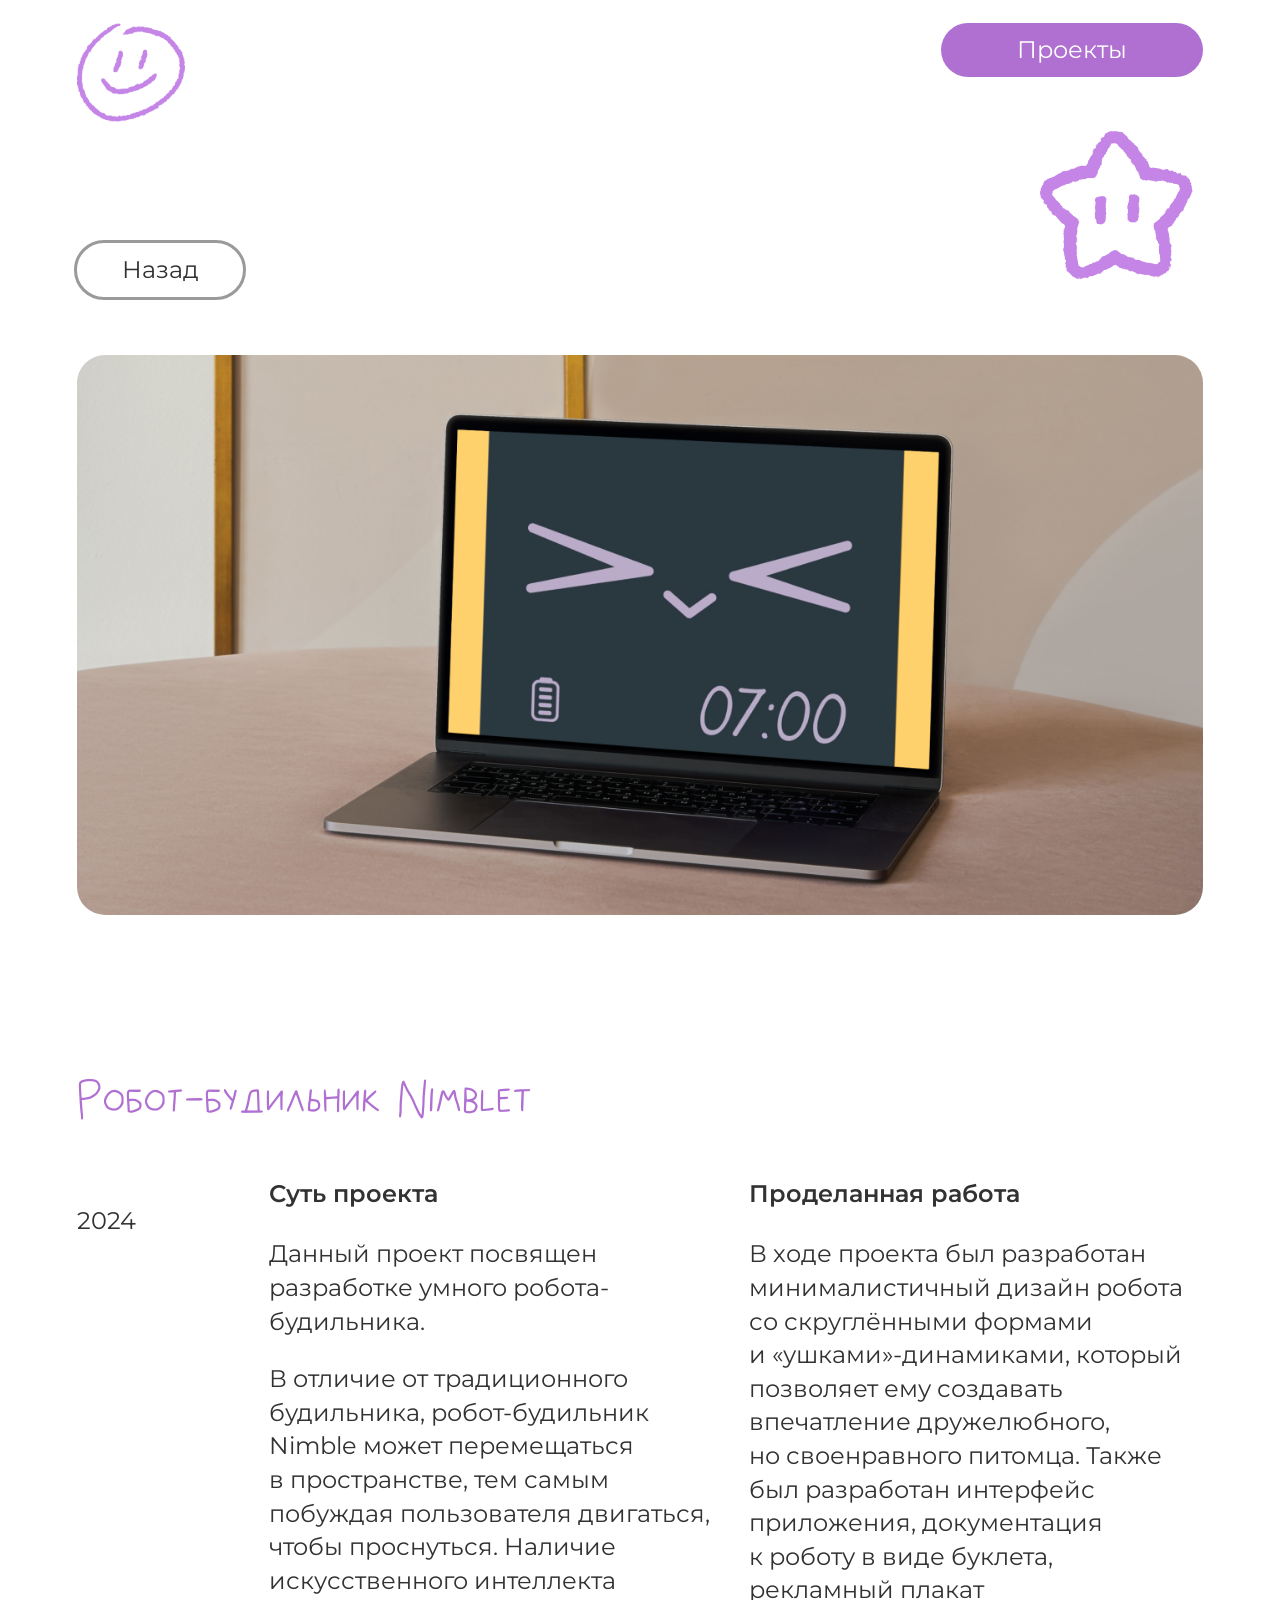
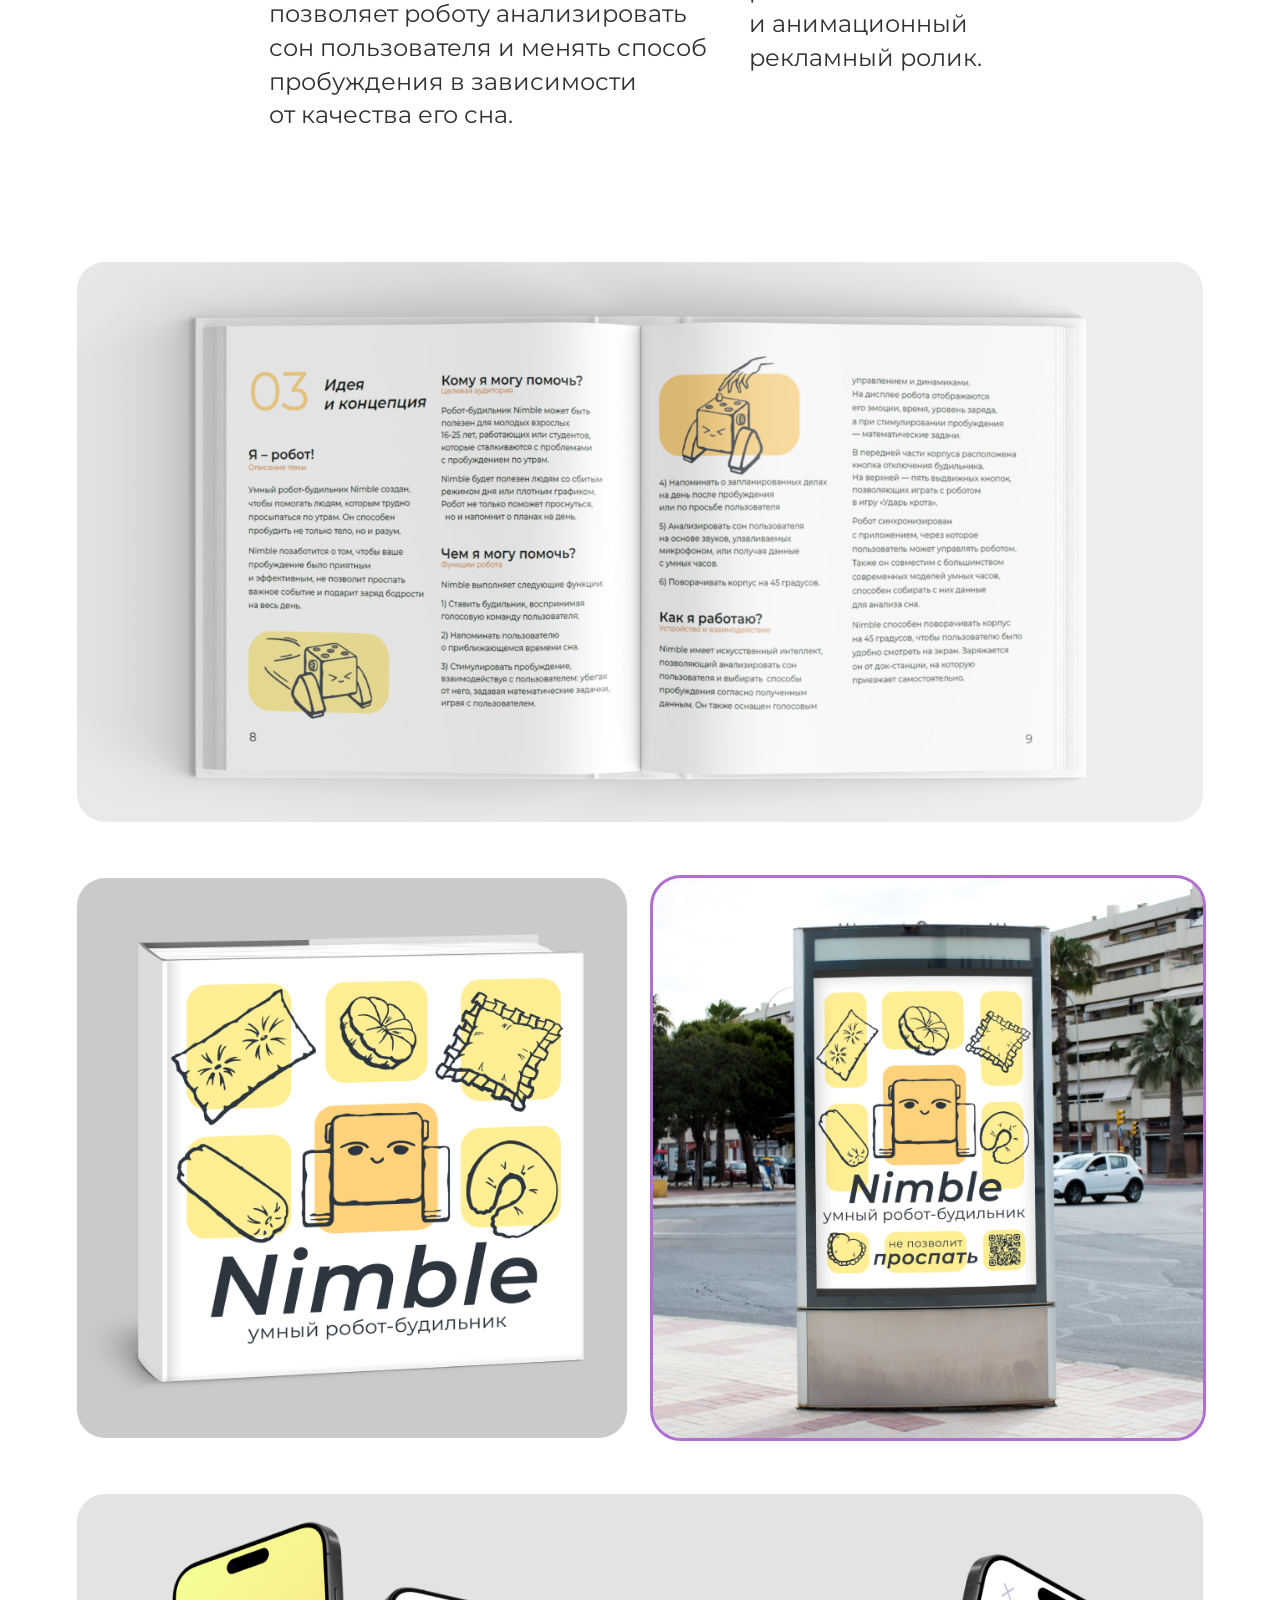
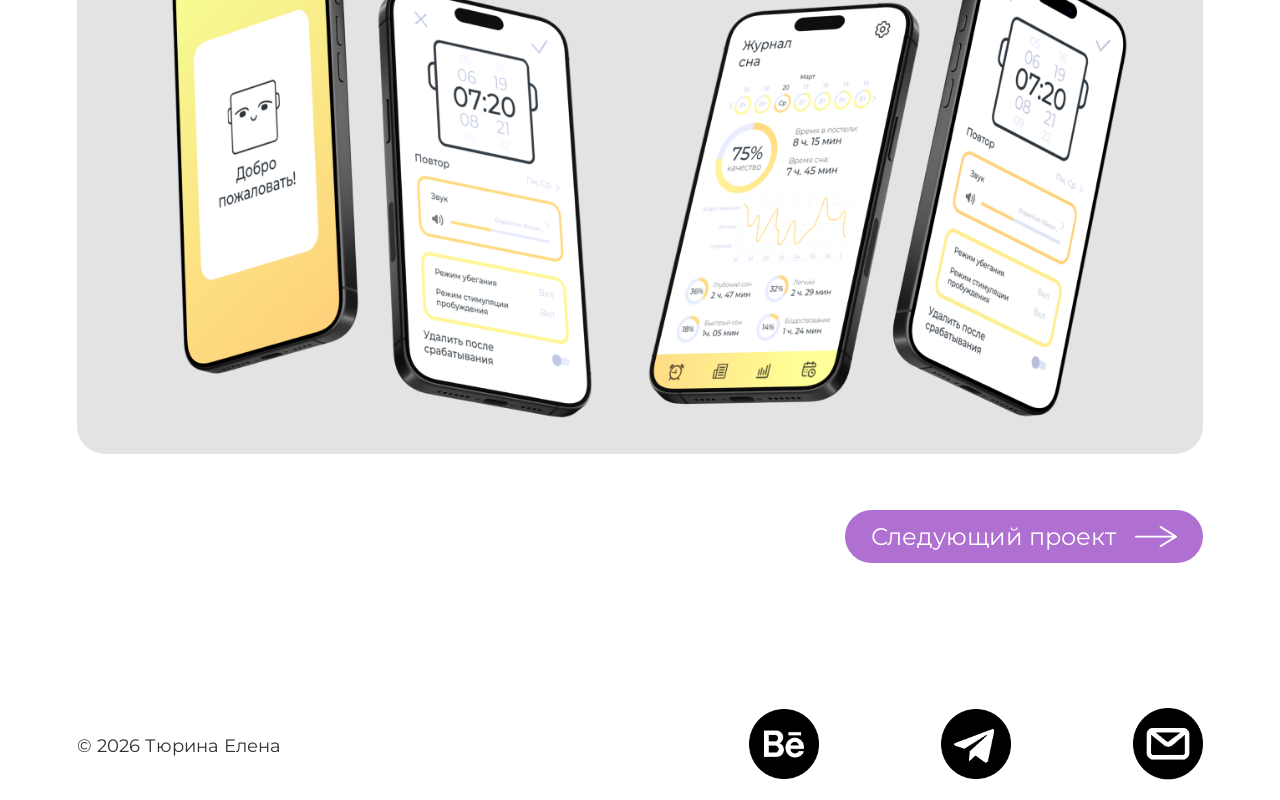
==== case1.html @ 8c467969 "first commit" ====
<!DOCTYPE html>
<html lang="ru">
<head>
    <meta charset="UTF-8">
    <meta name="viewport" content="width=device-width, initial-scale=1.0">
    <title>Робот-будильник Nimble</title>

    <!-- Для светлой темы -->
    <link rel="icon" href="favicon-light.ico" type="image/x-icon" media="(prefers-color-scheme: light)">
    <!-- Для темной темы -->
    <link rel="icon" href="favicon-dark.ico" type="image/x-icon" media="(prefers-color-scheme: dark)">

    <link href="styles/normalize.css" rel="stylesheet" type="text/css">
    <link rel="stylesheet" href="styles/style.css">

</head>
<body>

    <header>
        
        <a class="logo" href="index.html">
            <img src="images/logo.png">
        </a>
        
        <a class="text btn1" href="projects.html">Проекты</a>

    </header>

    <div class="star3">
        <img src="images/star2.png">
    </div>


    <div class="container">
        <div class="button-wrapper-2">
            <a class="text btn2" href="projects.html">Назад</a>
        </div>

        <div class="case-images">
            <img class="case-images-main" src="images/cases/nimble/анимация.png">
        </div>

        <div class="case-info">
            <p class="h2">Робот-будильник Nimblet</p>
            <p class="date-info text">2024</p>
            <div class="text-info">
                <p class="h3">Суть проекта</p>
                <p class="text">Данный проект посвящен разработке умного робота-будильника.</p>
                <p class="text">В отличие от&nbsp;традиционного будильника, робот-будильник Nimble может перемещаться 
                    в&nbsp;пространстве, тем самым побуждая пользователя двигаться, чтобы проснуться. 
                    Наличие искусственного интеллекта позволяет роботу анализировать сон пользователя и&nbsp;менять 
                    способ пробуждения в&nbsp;зависимости от&nbsp;качества его&nbsp;сна.</p>
            </div>
            <div class="text-info">
                <p class="h3">Проделанная работа</p>
                <p class="text">В ходе проекта был разработан минималистичный дизайн робота со&nbsp;скруглёнными формами 
                    и&nbsp;«ушками»-динамиками, который позволяет ему создавать впечатление дружелюбного, но&nbsp;своенравного 
                    питомца. Также был разработан интерфейс приложения, документация к&nbsp;роботу в&nbsp;виде буклета, рекламный плакат 
                    и&nbsp;анимационный рекламный ролик.</p>
            </div>
        </div>

        <div class="case-images">
                <img class="case-images-full" src="images/cases/nimble/бук разворот.png">
        </div>

        <div class="case-images">
            <img class="case-images-half" src="images/cases/nimble/бук.png">
            <img class="case-images-half" style="outline: 3px solid #B070D2;" src="images/cases/nimble/баннер.png">
        </div>

        <div class="case-images">
                <img class="case-images-full" src="images/cases/nimble/экраны.png">
        </div>

        <div class="button-wrapper-3">
            <!-- <a class="text btn3">
                <img src="images/arrow-left.png" class="arrow_icon arrow-left">
                <p>Предыдущий проект</p>
            </a> -->
            <a class="text btn3 btn-right" href="case2.html">
                <p>Следующий проект</p>
                <img src="images/arrow-right.png" class="arrow_icon arrow-right">
            </a>
        </div>
        
    </div>

        
  

    
        <footer>
            <div class="copiright">
                <p class="note">© 2026 Тюрина Елена</p>
            </div>
            <a href="https://behance.net/f463a8f3" target="_blank">
                <img class="footer-contact" src="images/icons/behance.png">
            </a>
            <a href="https://t.me/helenatyurina" target="_blank">
                <img class="footer-contact" src="images/icons/tg.png">
            </a>
            <div class="email-wrapper" style="cursor: pointer;">
                <img class="footer-contact" src="images/icons/email.png" onclick="copyEmailWithToastNearCursor('elena.tyurina.2002@mail.ru', event)">
            </div>
        </footer>

    <button id="backToTop" class="back-to-top" aria-label="Наверх">
        <img class="arrow_up" src="images/arrow-up.png" alt="Наверх">
    </button>

<script src="script.js"></script>
</body>
</html>
---- styles/style.css ----
@import url('https://fonts.googleapis.com/css2?family=Montserrat:ital,wght@0,100..900;1,100..900&display=swap');

@font-face {
    font-family: "KoskoRegular";
    src: url("../fonts/KoskoRegular-Regular.ttf") format("truetype");
    font-style: normal;
    font-weight: normal;
}

@font-face {
    font-family: "KoskoBold";
    src: url("../fonts/KoskoBold-Bold.ttf") format("truetype");
    font-style: normal;
    font-weight: normal;
}

body {
    overflow-x: hidden;
    position: relative;
}

html {
    scroll-behavior: smooth;
}

/*СТИЛИ ТЕКСТА*/

.h1 {
    font-family: "KoskoBold";
    font-size: clamp(56px, 6.04vw, 116px);
    margin: 0;
    color: #4ED5BC;
    line-height: auto;
}


.h2 {
    font-family: "KoskoRegular";
    font-size: clamp(40px, 3.33vw, 64px);
    margin: 0;
    color: #B070D2;
    line-height: auto;

}


.h3 {
    font-family: "Montserrat";
    font-size: clamp(24px, 1.67vw, 32px);
    font-weight: 600;
    margin: 0;
    margin-bottom: 30px;
    color: #323232;
    line-height: auto;
    text-wrap: pretty;

}

.text {
    font-family: "Montserrat";
    font-weight: 400;
    font-size: clamp(24px, 1.67vw, 32px);
    /* margin: 0; */
    line-height: 140%;
    color: #323232;
    text-wrap: pretty;
    /* margin-bottom: 6px; */

}


.note {
    font-family: "Montserrat";
    font-size: clamp(18px, 1.25vw, 24px);
    font-weight: 400;
    margin: 0;
    line-height: auto;
    color: #323232;
    text-wrap: pretty;

}


.star1 {
    position: absolute;
    top: clamp(500px, 55vw, 1100px);
    left: clamp(16px, 6vw, 114px);
    width: clamp(150px, 13vw, 250px);
    animation: spin 14s linear infinite;
}

@keyframes spin {

    from {
        transform: rotate(0deg);
    }
    to {
        transform: rotate(360deg);
    }
}

.star1 img {
    width: 100%;
}



.star2 {
    position: absolute;
    bottom: clamp(125px, 7vw, 180px);;
    right: clamp(16px, 6vw, 114px);
    width: clamp(400px, 32vw, 650px);
    height: clamp(300px, 22vw, 450px);
}

.star2 .child1 {
    width: clamp(150px, 13vw, 250px);
    position: absolute;
    top: 0;
    right: 0;
    animation: spin 14s linear infinite;
}

.star2 .child2 {
    width: 100%;
    position: absolute;
    bottom: 0;
    left: 0;
}


.star3 {
    position: absolute;
    top: clamp(100px, 8vw, 150px);
    right: clamp(16px, 6vw, 114px);
    width: clamp(150px, 13vw, 250px);
    animation: spin 14s linear infinite;
}


.star3 img {
    width: 100%;
}




header {
    display: grid;
    grid-template-columns: repeat(12, minmax(0, 1fr));
    gap: clamp(20px, 2vw, 36px);
    align-items: flex-start;
    max-width: 1920px;
    margin-top: clamp(20px, 1.8vw, 32px);
    padding: 0 clamp(16px, 6vw, 114px);
}

.logo {
    grid-column: 1 / span 3;
    width: clamp(108px, 8vw, 152px);
    height: clamp(100px, 7.4vw, 140px);
}


.logo > img {
    width: 100%;
}

.btn1 {
    grid-column: 10 / span 3;
    display: flex;
    justify-content: center;
    align-items: center;
    gap: clamp(16px, 1.46vw,26px);
    height: clamp(52px, 4.2vw, 80px);
    text-decoration: none;
    cursor: default;
    border-radius: clamp(28px, 2.08vw, 40px);
    color: #fff;
    background-color: #B070D2;
    transition: all 0.2s ease-in-out;
}

.btn1:hover {
    color: #B070D2;
    background-color: #fff;
    outline: 3px solid #B070D2;
}

.btn1:active {
    box-shadow: 0 6px 8px 0 #B070D2;
}


.container {
    max-width: 1920px;
    margin: 0 auto;
    padding: 0 clamp(16px, 6vw, 114px);
    overflow: hidden;
}

.cover {
    display: grid;
    grid-template-columns: repeat(12, minmax(0, 1fr));
    gap: clamp(20px, 2vw, 36px);
    align-items: center;
    max-width: 1920px;
    margin-bottom: clamp(200px, 15.63vw, 300px);
    margin-top: -0.5vw;
}

.cover .cover-img {
    grid-column-start: 5;
    grid-row: 1 / 2;
    height: clamp(400px, 48.5vw, 952px);
    width: clamp(320px, 68vw, 1348px);
}

.cover-img > img {
    
    width: 100%; 
    height: 100%;
    object-fit: contain; 
    display: block;
}


.cover-text {
    grid-row: 1 / 2;
    grid-column: 1 / span 7;
    display: flex;
    flex-direction: column;
    gap: 16px;
}


.button-wrapper-1 {
    display: flex;
    justify-content: center;
    width: 100%;
    margin-bottom: clamp(200px, 15.63vw, 300px);
}

.button-wrapper-1 .btn1 {
    padding:0 36px 0 36px;
}

/* Правая стрелка при hover */
.btn1:hover .arrow_icon {
    content: url('../images/arrow-right1.png');
}


.arrow_icon {
    width: clamp(40px, 3.33vw, 64px);
    height: auto;
}

.about-me {
    display: grid;
    grid-template-columns: repeat(12, minmax(0, 1fr));
    grid-template-rows: auto, auto;
    column-gap: clamp(20px, 2vw, 36px);
    row-gap: clamp(32px, 2.4vw, 46px);
    align-items: flex-start;
    max-width: 1920px;
    margin-bottom: clamp(200px, 15.63vw, 300px);
}

.about-me .h2 {
    grid-row: 1 / 2;
    grid-column: span 12;
    padding-bottom: clamp(22px, 1.56vw, 30px);
}

.about-me .text {
    grid-row: 2 / 3;
    grid-column: span 6;
}

.skills {
    display: grid;
    grid-template-columns: repeat(12, minmax(0, 1fr));
    grid-template-rows: auto, auto, auto;
    column-gap: clamp(20px, 2vw, 36px);
    row-gap: clamp(32px, 2.4vw, 46px);
    align-items: flex-start;
    max-width: 1920px;
    margin-bottom: clamp(200px, 15.63vw, 300px);
}

.skills .h2 {
    grid-row: 1 / 2;
    grid-column: span 12;
    padding-bottom: clamp(22px, 1.56vw, 30px);
}

.skill {
    grid-column: span 3;
    display: flex;
    align-items: center;
    gap: clamp(20px, 2vw, 36px);
}

.skill img {
    width: clamp(68px, 5.63vw, 108px);
    height: auto;
}


.education {
    display: grid;
    grid-template-columns: repeat(12, minmax(0, 1fr));
    grid-template-rows: auto, auto;
    column-gap: clamp(20px, 2vw, 36px);
    row-gap: clamp(32px, 2.4vw, 46px);
    align-items: flex-start;
    max-width: 1920px;
    margin-bottom: clamp(200px, 15.63vw, 300px);
}

.education .h2 {
    /* grid-row: 1 / 2; */
    grid-column: span 12;
    padding-bottom: clamp(22px, 1.56vw, 30px);
}

.education .child2 {
    /* grid-row: 2 / 3; */
    grid-column: span 2;
}

.education .child3 {
    /* grid-row: 2 / 3; */
    grid-column: span 10;
}


.contacts {
    display: grid;
    grid-template-columns: repeat(12, minmax(0, 1fr));
    grid-template-rows: auto, auto, auto;
    column-gap: clamp(20px, 2vw, 36px);
    row-gap: clamp(32px, 2.4vw, 46px);
    align-items: flex-start;
    max-width: 1920px;
    margin-bottom: clamp(200px, 15.63vw, 300px);
}

.contacts .h2 {
    grid-column: span 12;
    padding-bottom: clamp(22px, 1.56vw, 30px);
}

.contact {
    grid-column: span 4;
    display: flex;
    align-items: center;
    gap: clamp(20px, 2vw, 36px);
}

.child-long {
    grid-row: 3 / 4;
    grid-column: span 5;
}

.contact img {
    width: clamp(68px, 5.63vw, 108px);
    height: auto;
}

.cases-header {
    padding-left: clamp(16px, 6vw, 114px);
    padding-top: 120px;
    padding-bottom: 58px;
}

.card-wrapper {
    max-width: 1920px;
    /* margin: 0 auto; */
    padding: 0 clamp(16px, 6vw, 114px);
    overflow: hidden;
    outline: 3px solid #fff;
    transition: all 0.3s ease-in-out;

}

.card-grid {
    /* height: 670px; */
    display: grid;
    grid-template-columns: repeat(12, minmax(0, 1fr));
    column-gap: clamp(20px, 2vw, 36px);
    align-items: center;
    text-decoration: none;
    cursor: default;
    border: none;
}

.card-grid .card-image {
    grid-column: span 6;
    height: clamp(400px, 32vw, 600px);
    width: 100%;
    margin: clamp(28px, 2vw, 35px) 0;
    border-radius: clamp(28px, 2.08vw, 40px);
    outline: 3px solid #B070D2;
    object-fit: cover;
    object-position: center top;
    /* object-fit: cover; */
}

/* .card-image img {
    width: auto;
    height: 100%;
    object-fit: contain;
    object-position: center top;

} */

.card-grid .card-text {
    grid-column: span 6;
    display: flex;
    flex-flow: column;
    justify-content: center;
    gap: 20px;
    padding-top: 20px;
}

.card-text .arrow_icon {
    align-self: flex-end;
    width: clamp(64px, 5vw, 76px);
    opacity: 0;
    transition: opacity 0.3s ease;
}

.card-wrapper:hover {
    background-color: #fff;
    /* border: 3px solid #B070D2; */
    outline: 3px solid #B070D2;
}

.card-wrapper:hover .arrow_icon{
    opacity: 100;
}

/* .card-wrapper:hover img {
    outline: 3px solid #B070D2;
} */


.card-wrapper:active {
    background-color: #B070D2;
}

.card-wrapper:active p {
    color: #fff;
}


.card-last {
    margin-bottom: clamp(320px, 24vw, 500px);
}



.button-wrapper-2 {
    display: grid;
    grid-template-columns: repeat(12, minmax(0, 1fr));
    gap: clamp(20px, 2vw, 36px);
    align-items: flex-start;
    padding-top: 120px;
    padding-bottom: 58px;
}

.btn2 {
    grid-column: span 2;
    display: flex;
    justify-content: center;
    align-items: center;
    height: clamp(52px, 4.2vw, 80px);
    text-decoration: none;
    cursor: default;
    border-radius: clamp(28px, 2.08vw, 40px);
    color: #323232;
    /* background-color: #B070D2; */
    outline: 3px solid #9a9a9a;
    transition: all 0.2s ease-in-out;
}

.btn2:hover {
    color: #B070D2;
    /* background-color: #fff; */
    outline: 3px solid #B070D2;
}

.btn2:active {
    box-shadow: 0 6px 8px 0 #B070D2;
}


.case-images {
    display: grid;
    grid-template-columns: repeat(12, minmax(0, 1fr));
    gap: clamp(20px, 2vw, 36px);
    align-items: flex-start;
    margin-bottom: 56px;
}

.case-images-main {
    grid-column: span 12;
    height: clamp(560px, 40vw, 670px);
    width: 100%;
    border-radius: clamp(28px, 2.08vw, 40px);
    object-fit: cover;
    object-position: center top;
    margin-bottom: 106px;
}

.case-images-full {
    grid-column: span 12;
    height: clamp(560px, 40vw, 670px);
    width: 100%;
    border-radius: clamp(28px, 2.08vw, 40px);
    object-fit: cover;
    object-position: center top;
}

.case-images-half {
    grid-column: span 6;
    height: clamp(560px, 40vw, 670px);
    width: 100%;
    border-radius: clamp(28px, 2.08vw, 40px);
    object-fit: cover;
    object-position: center top;
}


.case-info {
    display: grid;
    grid-template-columns: repeat(12, minmax(0, 1fr));
    grid-template-rows: auto, auto;
    column-gap: clamp(20px, 2vw, 36px);
    row-gap: clamp(32px, 2.4vw, 46px);
    align-items: flex-start;
    /* max-width: 1920px; */
    margin-bottom: 106px;
}

.case-info .h2 {
    grid-column: span 12;
    padding-bottom: clamp(22px, 1.56vw, 30px);
}

.case-info .date-info {
    grid-column: span 2;
}

.case-info .text-info {
    /* grid-row: 2 / 3; */
    grid-column: span 5;
}

.button-wrapper-3 {
    display: grid;
    grid-template-columns: repeat(12, minmax(0, 1fr));
    gap: clamp(20px, 2vw, 36px);
    align-items: flex-start;
    margin-bottom: 106px;
}

.btn3 {
    grid-column: span 4;
    display: flex;
    justify-content: center;
    align-items: center;
    gap: clamp(16px, 1.46vw, 26px);
    height: clamp(52px, 4.2vw, 80px);
    text-decoration: none;
    cursor: default;
    border-radius: clamp(28px, 2.08vw, 40px);
    color: #fff;
    background-color: #B070D2;
    transition: all 0.2s ease-in-out;
}

.btn3:hover {
    color: #B070D2;
    background-color: #fff;
    outline: 3px solid #B070D2;
}

.btn3:active {
    box-shadow: 0 6px 8px 0 #B070D2;
}

.btn-right {
    grid-column: 9 / span 4;
}


/* Левая стрелка при hover */
.btn3:hover .arrow-left {
    content: url('../images/arrow-left1.png');
}

/* Правая стрелка при hover */
.btn3:hover .arrow-right {
    content: url('../images/arrow-right1.png');
}



/* Кнопка "наверх" */
.back-to-top {
    position: fixed;
    top: 30px;
    right: calc(clamp(16px, 6vw, 114px) + 16px);
    width: clamp(52px, 4.2vw, 80px);
    height: clamp(52px, 4.2vw, 80px);
    background-color: #B070D2;
    color: white;
    border: none;
    border-radius: clamp(28px, 2.08vw, 40px);
    font-size: 24px;
    display: flex;
    align-items: center;
    justify-content: center;
    opacity: 0;
    visibility: hidden;
    transition: all 0.3s ease;
    z-index: 1000;
}

.back-to-top:hover {
    background-color: #fff;
    color: #B070D2;
    outline: 3px solid #B070D2; ;
    /* transform: translateY(-3px); */
}

.back-to-top:active {
    box-shadow: 0 6px 8px 0 #B070D2;
}

/* Класс, который показывает кнопку */
.back-to-top.show {
    opacity: 1;
    visibility: visible;
}

.arrow_up {
    width: auto;
    height: clamp(20px, 1.9vw, 38px);
}


.back-to-top:hover .arrow_up {
    content: url('../images/arrow-up1.png');
}







footer {
    display: grid;
    grid-template-columns: repeat(12, minmax(0, 1fr));
    gap: clamp(20px, 2vw, 36px);
    align-items: center;
    max-width: 1920px;
    margin-top: clamp(20px, 1.8vw, 32px);
    padding: 16px clamp(16px, 6vw, 114px);
}

.copiright {
    grid-column: 1 / span 7;
}

.footer-contact {
    width: 100%;
}

footer a:nth-child(2) {
    grid-column: 8 / 9;  /* иконка на 8 колонке */
}

footer a:nth-child(3) {
    grid-column: 10 / 11; /* иконка на 10 колонке */
}

.email-wrapper {
    grid-column: 12 / 13; /* иконка на 12 колонке */
}


/* Уведомление возле курсора */
.cursor-toast {
    position: fixed;
    background-color: #B070D2;
    color: white;
    padding: 8px 16px;
    border-radius: 6px;

    font-family: "Montserrat";
    font-size: clamp(18px, 1.25vw, 24px);
    font-weight: 400;

    pointer-events: none;
    z-index: 10000;
    white-space: nowrap;
    animation: fadeOut 2s ease forwards;
    backdrop-filter: blur(8px);
}

@keyframes fadeOut {
    0% {
        opacity: 1;
        transform: translateY(0);
    }
    70% {
        opacity: 1;
        transform: translateY(-10px);
    }
    100% {
        opacity: 0;
        transform: translateY(-20px);
        visibility: hidden;
    }
}






/* АНИМАЦИЯ ПОЯВЛЕНИЯ ПРИ СКРОЛЛЕ */

.cover,
.carousel-container,
.button-wrapper-1,
.about-me,
.skills,
.education,
.contacts,
.cases-header,
.card-grid, 
.button-wrapper-2, 
.case-images, 
.case-info, 
.button-wrapper-3 {
    opacity: 0;
    transform: translateY(60px);
    transition: opacity 0.8s cubic-bezier(0.4, 0, 0.2, 1), 
                transform 0.8s cubic-bezier(0.4, 0, 0.2, 1);
}

/* Класс, который добавляется при появлении блока */
.cover.visible,
.carousel-container.visible,
.button-wrapper-1.visible,
.about-me.visible,
.skills.visible,
.education.visible,
.contacts.visible,
.cases-header.visible,
.card-grid.visible,
.button-wrapper-2.visible, 
.case-images.visible, 
.case-info.visible, 
.button-wrapper-3.visible  {
    opacity: 1;
    transform: translateY(0);
}






/* КАРУСЕЛЬ КАРУСЕЛЬ КТО УСПЕЛ ТОТ ПРИСЕЛ */



.carousel-container {
    position: relative;
    width: 100%;
    max-width: 1920px;
    padding: 0;
    margin-bottom: 80px;
    cursor: grab;
}

.carousel-container:active {
    cursor: grabbing;
}

.carousel-track {
    display: flex;
    gap: clamp(20px, 3vw, 48px);
    position: relative;
    will-change: transform;
}

/* Карточка */
.carousel-card {
    flex-shrink: 0;
    transition: transform 0.2s cubic-bezier(0.25, 0.46, 0.45, 0.94);
    position: relative;
    cursor: pointer;
}

.carousel-card a {
    display: block;
    text-decoration: none;
}

.carousel-card img {
    width: 100%;
    height: 100%;
    object-fit: cover;
    display: block;
    border-radius: clamp(28px, 2.08vw, 40px);
    border: 3px solid #B070D2;
    /* box-shadow: 0 10px 30px rgba(0, 0, 0, 0.3); */
    transition: border 0.3s ease;
}

/* Эффект при наведении на карточку */
.carousel-card:hover img {
    border: 3px solid #4ED5BC;
}

/* Центральная карточка (максимальный размер) */
.carousel-card.center {
    z-index: 10;
}

/* .carousel-card.center img {
    box-shadow: 0 25px 60px rgba(0, 0, 0, 0.6);
} */

/* Управление анимацией */
.carousel-container.paused .carousel-track {
    animation-play-state: paused !important;
}

/* Убираем скроллбар */
.carousel-container::-webkit-scrollbar {
    display: none;
}

/* Адаптивность */
@media (max-width: 1400px) {
    .carousel-container {
        padding-bottom: 40px;
    }
}

@media (max-width: 1024px) {
    .carousel-card img {
        border-radius: 20px;
    }
}
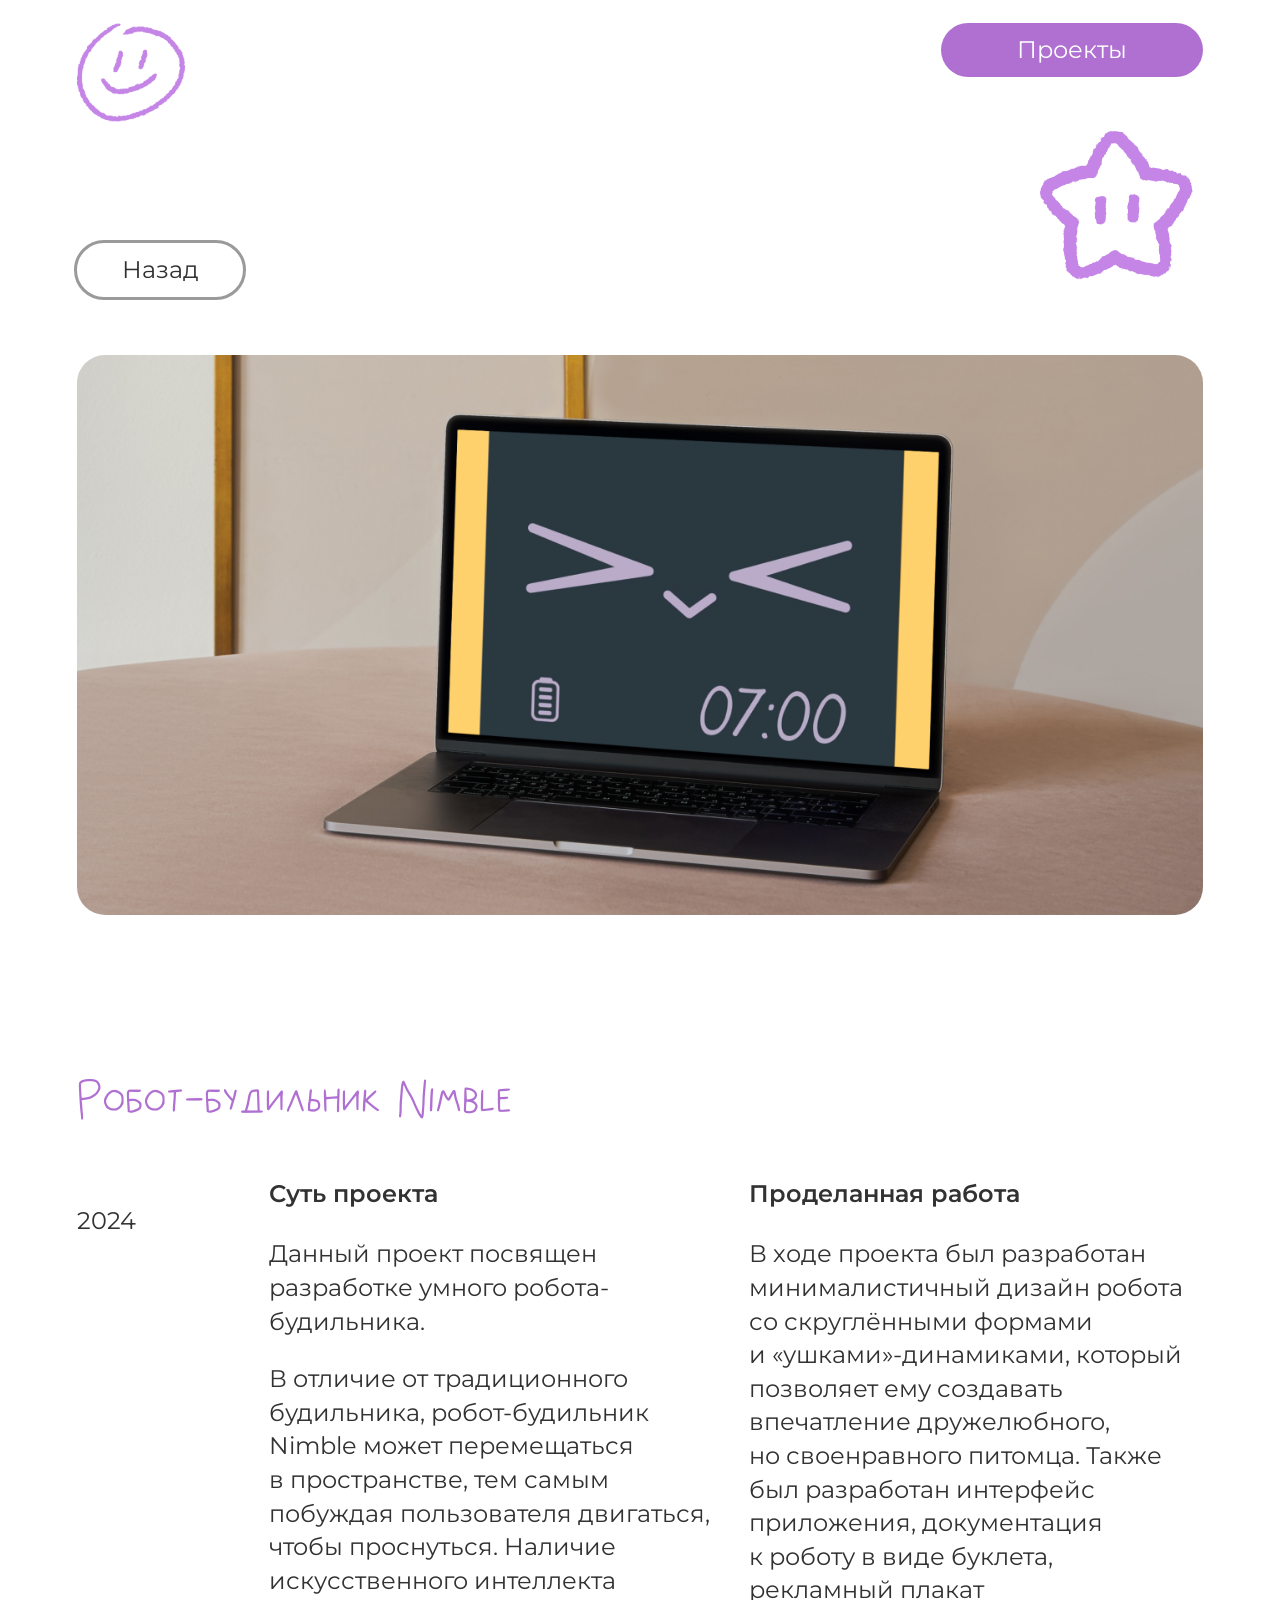
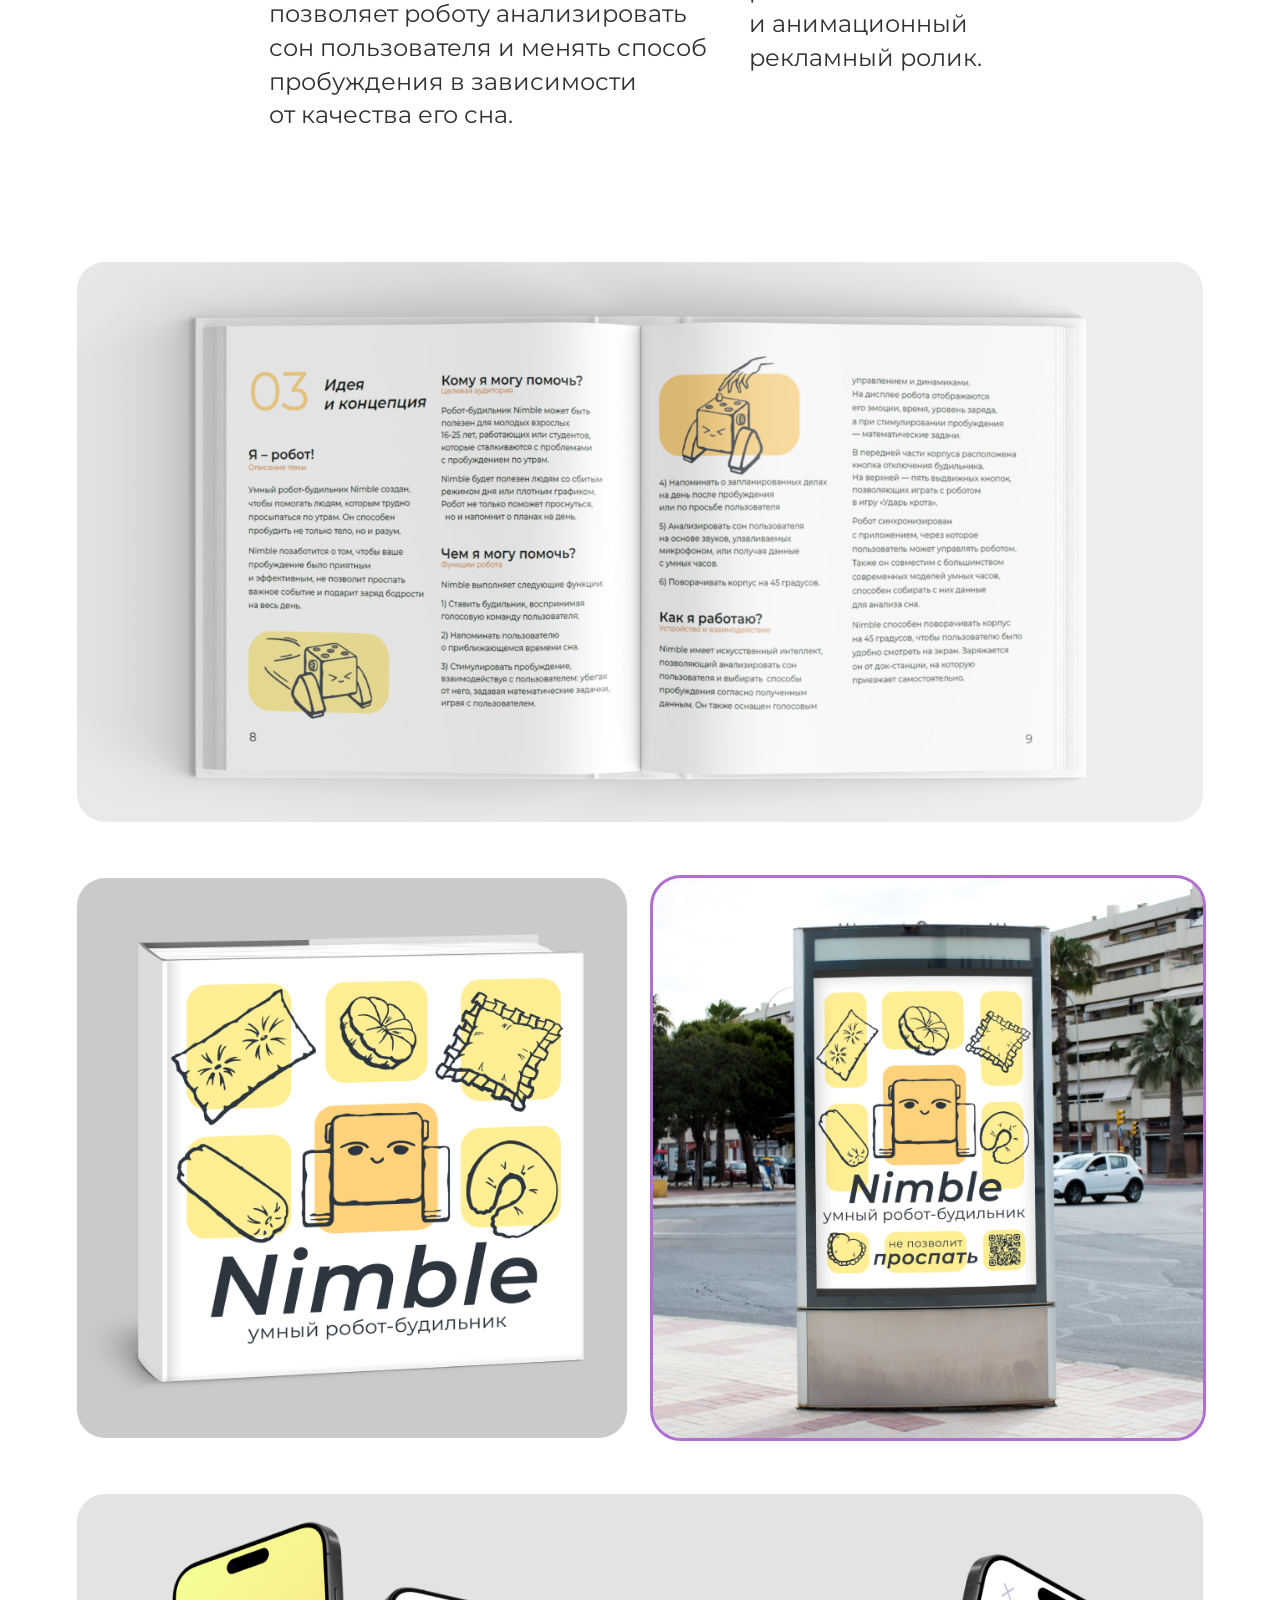
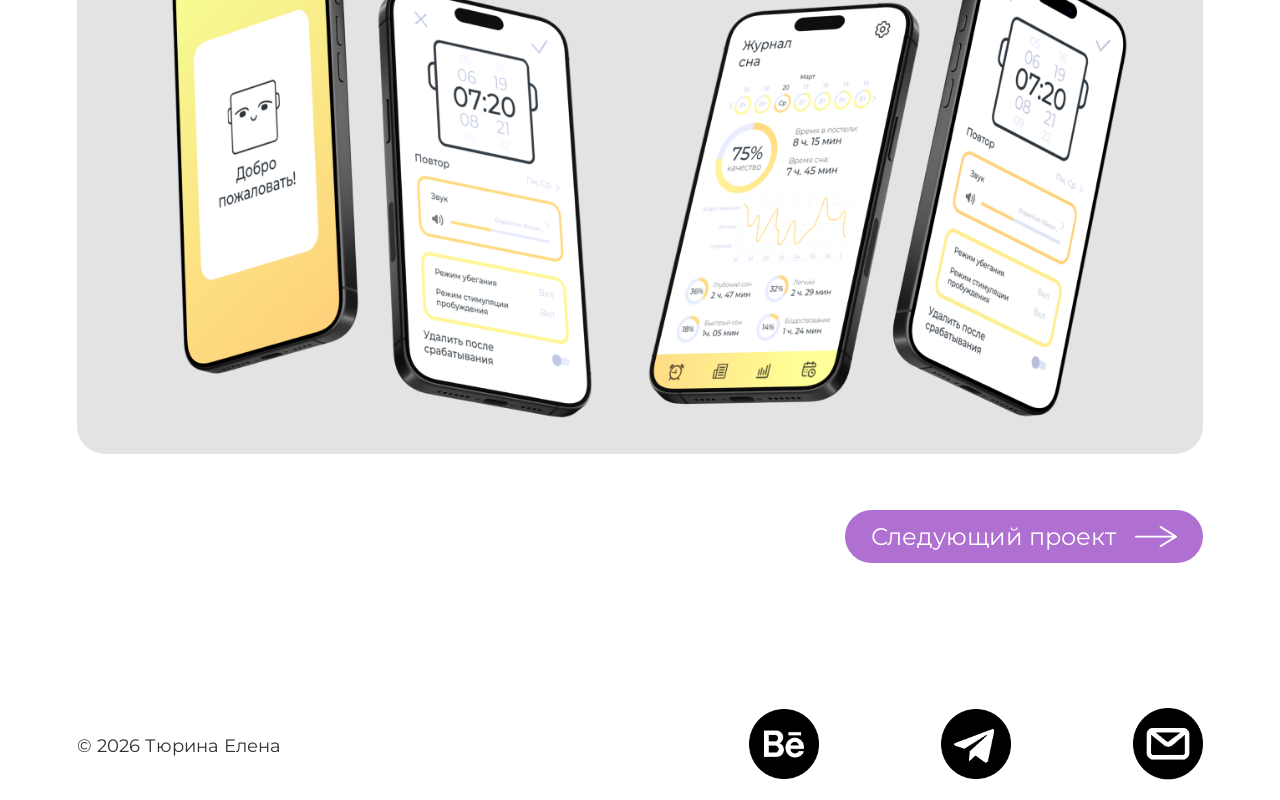
==== commit 7ffb9583: "Update case1.html" ====
--- a/case1.html
+++ b/case1.html
@@ -41,7 +41,7 @@
         </div>
 
         <div class="case-info">
-            <p class="h2">Робот-будильник Nimblet</p>
+            <p class="h2">Робот-будильник Nimble</p>
             <p class="date-info text">2024</p>
             <div class="text-info">
                 <p class="h3">Суть проекта</p>
@@ -111,4 +111,4 @@
 
 <script src="script.js"></script>
 </body>
-</html>+</html>
